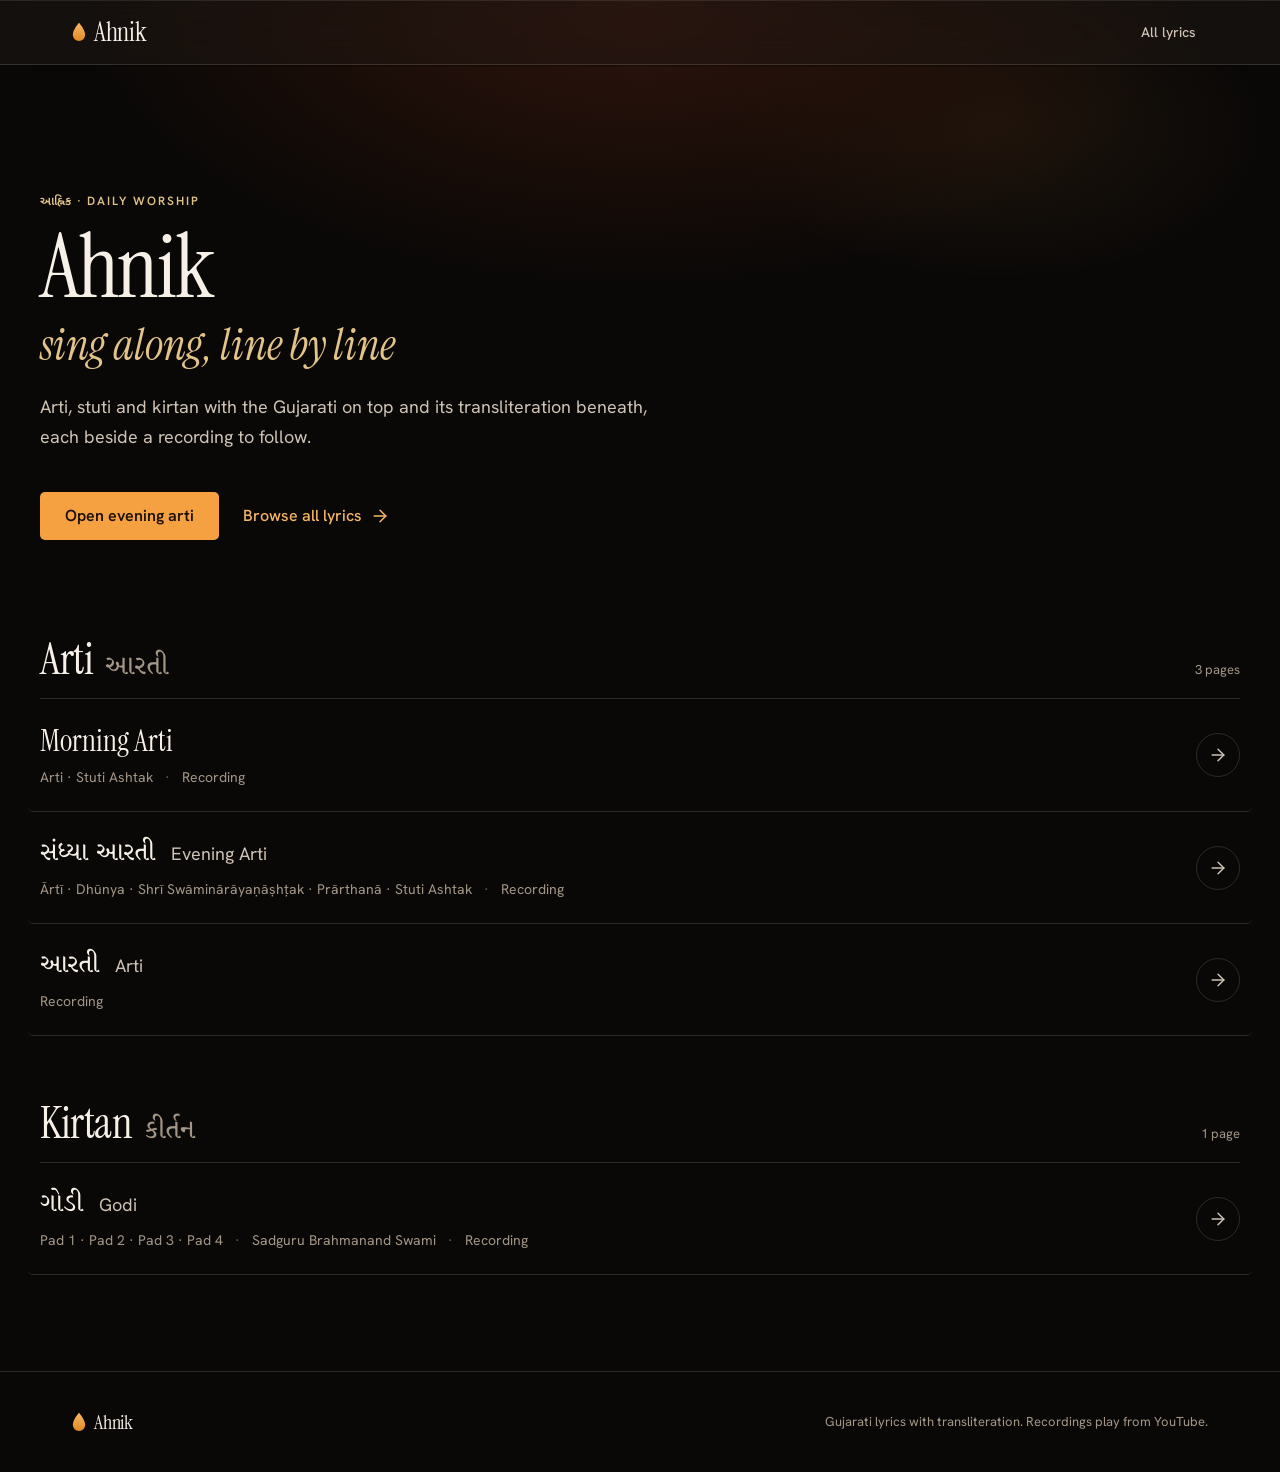
==== index.html @ 0e073373 "Add Ahnik lyrics site Static site for Morning Arti, Evening Arti, Arti and Godi with Gujarati lines " ====
<!doctype html>
<html lang="en">
  <head>
    <meta charset="utf-8" />
    <meta name="viewport" content="width=device-width, initial-scale=1, viewport-fit=cover" />
    <title>Ahnik · Arti and kirtan lyrics</title>
    <meta name="description" content="Arti, stuti and kirtan lyrics with Gujarati on top and transliteration beneath, each with a recording to sing along with." />
    <meta name="theme-color" content="#0a0807" />
    <link rel="icon" href="favicon.svg" type="image/svg+xml" />

    <link rel="preconnect" href="https://fonts.googleapis.com" />
    <link rel="preconnect" href="https://fonts.gstatic.com" crossorigin />
    <link
      rel="stylesheet"
      href="https://fonts.googleapis.com/css2?family=Hanken+Grotesk:ital,wght@0,400;0,500;0,600;0,700;1,400&family=Instrument+Serif:ital@0;1&family=Noto+Sans+Gujarati:wght@400;500;600&family=Noto+Serif+Gujarati:wght@400;500&display=swap"
    />
    <link rel="stylesheet" href="assets/css/styles.css" />
  </head>
  <body>
    <a class="skip-link" href="#main" onclick="var m = document.getElementById('main'); if (m) { m.focus(); } return false;">Skip to content</a>
    <div id="app"></div>
    <noscript>
      <p style="padding:24px;color:#cfc3b5">Ahnik needs JavaScript to show the lyrics.</p>
    </noscript>
    <script src="assets/js/data.js"></script>
    <script src="assets/js/app.js"></script>
  </body>
</html>
---- assets/css/styles.css ----
/* Ahnik — built on the warm-black, saffron-lit design system (night theme). */

:root {
  /* Grounds */
  --bg-000: #0a0807;
  --bg-100: #110e0c;
  --bg-200: #191512;
  --bg-300: #221d19;
  --bg-400: #2c2620;

  /* Glass */
  --glass-100: rgba(30, 25, 21, 0.55);
  --glass-200: rgba(36, 30, 25, 0.68);
  --glass-300: rgba(26, 22, 19, 0.86);
  --glass-edge: rgba(255, 236, 214, 0.10);

  /* Lines */
  --line-100: rgba(255, 236, 214, 0.08);
  --line-200: rgba(255, 236, 214, 0.14);
  --line-control: #7a6f64;

  /* Ink */
  --ink-100: #f7f0e7;
  --ink-200: #cfc3b5;
  --ink-300: #a39687;
  --ink-400: #6f655c;

  /* Accent */
  --saffron-300: #f8b868;
  --saffron-400: #f5a142;
  --saffron-500: #e08a24;
  --on-saffron: #1c1006;
  --gold-300: #e2c48a;
  --ember-500: #b6402c;
  --ember-900: #2a1209;

  --focus-ring: #ffdcae;
  --scrim: rgba(5, 4, 3, 0.72);

  /* Type */
  --font-display: "Instrument Serif", "Noto Serif Gujarati", "Iowan Old Style", Georgia, serif;
  /* The system's UI face is Product Sans; it is not licensed for redistribution, so the site
     uses the system's named fallback, Hanken Grotesk, which also covers transliteration marks (ṇ ṣ ḍ ṛ). */
  --font-sans: "Hanken Grotesk", "Segoe UI", system-ui, sans-serif;
  --font-gu: "Noto Sans Gujarati", "Gujarati Sangam MN", "Shruti", sans-serif;
  --font-gu-display: "Noto Serif Gujarati", "Noto Sans Gujarati", serif;

  /* Spacing */
  --space-1: 4px;
  --space-2: 8px;
  --space-3: 12px;
  --space-4: 16px;
  --space-5: 20px;
  --space-6: 24px;
  --space-8: 32px;
  --space-10: 40px;
  --space-12: 48px;
  --space-16: 64px;
  --space-24: 96px;
  --space-32: 128px;

  /* Radius */
  --radius-xs: 3px;
  --radius-sm: 5px;
  --radius-md: 8px;
  --radius-lg: 12px;
  --radius-full: 9999px;

  /* Shadow */
  --shadow-glass: inset 0 1px 0 0 rgba(255, 236, 214, 0.10), 0 1px 2px 0 rgba(0, 0, 0, 0.40);
  --shadow-raised: inset 0 1px 0 0 rgba(255, 236, 214, 0.10), 0 12px 32px -8px rgba(0, 0, 0, 0.60);

  /* Blur */
  --blur-md: 16px;
  --blur-lg: 24px;

  /* Motion */
  --duration-fast: 160ms;
  --duration-base: 240ms;
  --duration-slow: 420ms;
  --duration-editorial: 720ms;
  --ease-out: cubic-bezier(0.22, 1, 0.36, 1);
  --ease-standard: cubic-bezier(0.4, 0, 0.2, 1);

  /* Size */
  --touch-min: 44px;
  --control-sm: 36px;
  --nav-top: 64px;
  --content-max: 1200px;
  --prose-max: 64ch;

  /* Lyrics scale, set by the text-size control */
  --lyric-scale: 1;

  color-scheme: dark;
}

*,
*::before,
*::after {
  box-sizing: border-box;
}

html {
  -webkit-text-size-adjust: 100%;
  text-size-adjust: 100%;
  scroll-behavior: smooth;
}

body {
  margin: 0;
  min-height: 100vh;
  background: var(--bg-000);
  color: var(--ink-200);
  font-family: var(--font-sans);
  font-size: 16px;
  line-height: 24px;
  -webkit-font-smoothing: antialiased;
  -moz-osx-font-smoothing: grayscale;
  overflow-x: hidden;
}

img,
iframe {
  display: block;
  max-width: 100%;
}

a {
  color: var(--saffron-300);
  text-decoration: none;
}

a:hover {
  text-decoration: underline;
  text-underline-offset: 3px;
}

button {
  font: inherit;
  color: inherit;
}

:focus-visible {
  outline: 2px solid var(--focus-ring);
  outline-offset: 2px;
}

[lang="gu"] {
  font-family: var(--font-gu);
}

.visually-hidden {
  position: absolute !important;
  width: 1px;
  height: 1px;
  padding: 0;
  margin: -1px;
  overflow: hidden;
  clip: rect(0, 0, 0, 0);
  white-space: nowrap;
  border: 0;
}

.skip-link {
  position: absolute;
  left: var(--space-4);
  top: -100px;
  z-index: 1000;
  padding: var(--space-2) var(--space-4);
  background: var(--bg-200);
  color: var(--ink-100);
  border: 1px solid var(--line-200);
  border-radius: var(--radius-sm);
}

.skip-link:focus {
  top: var(--space-2);
}

.icon {
  width: 20px;
  height: 20px;
  flex: none;
  stroke: currentColor;
  stroke-width: 1.75;
  stroke-linecap: round;
  stroke-linejoin: round;
  fill: none;
}

.overline {
  margin: 0;
  font-size: 12px;
  line-height: 16px;
  font-weight: 600;
  letter-spacing: 0.16em;
  text-transform: uppercase;
  color: var(--gold-300);
}

.overline [lang="gu"] {
  letter-spacing: 0.02em;
}

.container {
  width: 100%;
  max-width: var(--content-max);
  margin: 0 auto;
  padding: 0 var(--space-4);
}

@media (min-width: 768px) {
  .container {
    padding: 0 var(--space-6);
  }
}

@media (min-width: 1024px) {
  .container {
    padding: 0 var(--space-8);
  }
}

/* ---------- Aura (gives glass something to sit on) ---------- */

.aura {
  position: absolute;
  inset: 0 0 auto 0;
  height: 720px;
  pointer-events: none;
  background:
    radial-gradient(60% 55% at 50% 0%, rgba(182, 64, 44, 0.22) 0%, rgba(42, 18, 9, 0.55) 38%, transparent 72%),
    radial-gradient(30% 30% at 78% 18%, rgba(245, 161, 66, 0.08) 0%, transparent 70%);
  z-index: 0;
}

.aura--soft {
  height: 520px;
  opacity: 0.7;
}

/* ---------- Top navigation (glass-100) ---------- */

.topnav {
  position: sticky;
  top: 0;
  z-index: 20;
  background: var(--glass-100);
  -webkit-backdrop-filter: blur(var(--blur-md)) saturate(140%);
  backdrop-filter: blur(var(--blur-md)) saturate(140%);
  border-bottom: 1px solid var(--line-200);
  box-shadow: var(--shadow-glass);
  padding-top: env(safe-area-inset-top);
}

.topnav__row {
  display: flex;
  align-items: center;
  gap: var(--space-3);
  min-height: var(--nav-top);
}

.wordmark {
  display: inline-flex;
  align-items: center;
  gap: var(--space-2);
  color: var(--ink-100);
  font-family: var(--font-display);
  font-size: 26px;
  line-height: 1;
  letter-spacing: -0.01em;
}

.wordmark:hover {
  text-decoration: none;
}

.wordmark__flame {
  width: 14px;
  height: 20px;
  flex: none;
}

.topnav__back {
  display: inline-flex;
  align-items: center;
  gap: var(--space-2);
  min-height: var(--touch-min);
  padding: 0 var(--space-3) 0 var(--space-2);
  margin-left: calc(var(--space-2) * -1);
  border-radius: var(--radius-sm);
  color: var(--ink-200);
  font-size: 14px;
  font-weight: 500;
}

.topnav__back:hover {
  background: var(--bg-300);
  color: var(--ink-100);
  text-decoration: none;
}

.topnav__title {
  flex: 1;
  min-width: 0;
  overflow: hidden;
  text-overflow: ellipsis;
  white-space: nowrap;
  color: var(--ink-100);
  font-weight: 600;
  font-size: 15px;
  opacity: 0;
  transform: translateY(4px);
  transition: opacity var(--duration-base) var(--ease-out), transform var(--duration-base) var(--ease-out);
}

.topnav__title.is-visible {
  opacity: 1;
  transform: none;
}

.topnav__spacer {
  flex: 1;
}

/* Section tabs inside the nav */
.tabs {
  display: flex;
  gap: var(--space-1);
  padding: 0 0 var(--space-3);
  margin: 0 calc(var(--space-4) * -1);
  padding-left: var(--space-4);
  padding-right: var(--space-4);
  overflow-x: auto;
  scrollbar-width: none;
  scroll-snap-type: x proximity;
}

.tabs::-webkit-scrollbar {
  display: none;
}

@media (min-width: 768px) {
  .tabs {
    margin: 0;
    padding-left: 0;
    padding-right: 0;
  }
}

.tab {
  flex: none;
  display: inline-flex;
  align-items: baseline;
  gap: var(--space-2);
  min-height: var(--control-sm);
  padding: var(--space-2) var(--space-4);
  border: 1px solid var(--line-100);
  border-radius: var(--radius-full);
  background: transparent;
  color: var(--ink-300);
  font-size: 14px;
  line-height: 20px;
  font-weight: 500;
  white-space: nowrap;
  cursor: pointer;
  scroll-snap-align: start;
  transition: background-color var(--duration-fast) var(--ease-standard), color var(--duration-fast) var(--ease-standard), border-color var(--duration-fast) var(--ease-standard);
}

.tab [lang="gu"] {
  font-size: 15px;
}

.tab__en {
  font-size: 12px;
  color: var(--ink-400);
  transition: color var(--duration-fast) var(--ease-standard);
}

.tab:hover {
  background: var(--bg-300);
  color: var(--ink-100);
}

.tab[aria-current="true"] {
  background: var(--bg-400);
  border-color: var(--line-200);
  color: var(--ink-100);
}

.tab[aria-current="true"] .tab__en {
  color: var(--gold-300);
}

/* ---------- Text size control ---------- */

.textsize {
  display: inline-flex;
  align-items: center;
  border: 1px solid var(--line-200);
  border-radius: var(--radius-sm);
  background: rgba(10, 8, 7, 0.35);
  flex: none;
}

.textsize__btn {
  display: inline-flex;
  align-items: center;
  justify-content: center;
  width: var(--touch-min);
  height: var(--control-sm);
  min-height: var(--control-sm);
  border: 0;
  background: transparent;
  color: var(--ink-100);
  cursor: pointer;
  font-family: var(--font-display);
  line-height: 1;
  border-radius: var(--radius-sm);
  transition: background-color var(--duration-fast) var(--ease-standard);
}

.textsize__btn--down {
  font-size: 16px;
}

.textsize__btn--up {
  font-size: 22px;
}

.textsize__btn:hover:not(:disabled) {
  background: var(--bg-300);
}

.textsize__btn:active:not(:disabled) {
  background: var(--bg-400);
  transform: scale(0.98);
}

.textsize__btn:disabled {
  color: var(--ink-400);
  cursor: not-allowed;
}

.textsize__value {
  min-width: 46px;
  text-align: center;
  font-size: 13px;
  line-height: 18px;
  color: var(--ink-300);
  font-variant-numeric: tabular-nums;
  border-left: 1px solid var(--line-100);
  border-right: 1px solid var(--line-100);
  padding: var(--space-2) 0;
}

/* ---------- Home ---------- */

.page {
  position: relative;
}

.page > main,
.page > .footer {
  position: relative;
  z-index: 1;
}

.hero {
  padding: var(--space-16) 0 var(--space-16);
}

@media (min-width: 768px) {
  .hero {
    padding: var(--space-24) 0 var(--space-24);
  }
}

@media (min-width: 1024px) {
  .hero {
    padding: var(--space-32) 0 var(--space-24);
  }
}

.hero__title {
  margin: var(--space-4) 0 0;
  font-family: var(--font-display);
  font-weight: 400;
  font-size: 52px;
  line-height: 0.95;
  letter-spacing: -0.02em;
  color: var(--ink-100);
}

.hero__title em {
  display: block;
  margin-top: var(--space-3);
  font-style: italic;
  font-size: 0.5em;
  line-height: 1.05;
  letter-spacing: 0;
  color: var(--gold-300);
}

@media (min-width: 640px) {
  .hero__title {
    font-size: 88px;
  }
}

.hero__lede {
  max-width: var(--prose-max);
  margin: var(--space-6) 0 0;
  font-size: 18px;
  line-height: 30px;
  color: var(--ink-200);
}

.hero__actions {
  display: flex;
  flex-wrap: wrap;
  align-items: center;
  gap: var(--space-3) var(--space-6);
  margin-top: var(--space-10);
}

.btn {
  display: inline-flex;
  align-items: center;
  justify-content: center;
  gap: var(--space-2);
  min-height: 48px;
  padding: 0 var(--space-6);
  border-radius: var(--radius-sm);
  border: 1px solid transparent;
  font-size: 16px;
  line-height: 24px;
  font-weight: 600;
  cursor: pointer;
  transition: background-color var(--duration-fast) var(--ease-standard), transform var(--duration-fast) var(--ease-standard);
}

.btn:hover {
  text-decoration: none;
}

.btn:active {
  transform: scale(0.98);
}

.btn--primary {
  background: var(--saffron-400);
  color: var(--on-saffron);
}

.btn--primary:hover {
  background: var(--saffron-300);
}

.btn--primary:active {
  background: var(--saffron-500);
}

.textlink {
  display: inline-flex;
  align-items: center;
  gap: var(--space-2);
  min-height: var(--touch-min);
  color: var(--saffron-300);
  font-weight: 500;
}

/* Library list: editorial rows, not cards */

.library {
  padding: 0 0 var(--space-24);
}

.library__group + .library__group {
  margin-top: var(--space-16);
}

.library__head {
  display: flex;
  align-items: baseline;
  justify-content: space-between;
  gap: var(--space-4);
  padding-bottom: var(--space-4);
  border-bottom: 1px solid var(--line-200);
}

.library__heading {
  margin: 0;
  display: flex;
  align-items: baseline;
  gap: var(--space-3);
  font-family: var(--font-display);
  font-weight: 400;
  font-size: 36px;
  line-height: 1.05;
  letter-spacing: -0.01em;
  color: var(--ink-100);
}

.library__heading [lang="gu"] {
  font-family: var(--font-gu-display);
  font-size: 0.62em;
  color: var(--ink-300);
  letter-spacing: 0;
}

@media (min-width: 640px) {
  .library__heading {
    font-size: 44px;
  }
}

.library__count {
  font-size: 13px;
  line-height: 18px;
  color: var(--ink-300);
  font-variant-numeric: tabular-nums;
}

.library__list {
  list-style: none;
  margin: 0;
  padding: 0;
}

.row {
  display: grid;
  grid-template-columns: 1fr auto;
  align-items: center;
  gap: var(--space-4);
  padding: var(--space-6) var(--space-3);
  margin: 0 calc(var(--space-3) * -1);
  border-bottom: 1px solid var(--line-200);
  border-radius: var(--radius-sm);
  color: inherit;
  transition: background-color var(--duration-fast) var(--ease-standard);
}

.row:hover {
  background: var(--bg-100);
  text-decoration: none;
}

.row__titles {
  display: flex;
  flex-wrap: wrap;
  align-items: baseline;
  gap: var(--space-1) var(--space-4);
}

.row__gu {
  font-family: var(--font-gu-display);
  font-size: 26px;
  line-height: 1.35;
  color: var(--ink-100);
}

.row__en {
  font-size: 18px;
  line-height: 26px;
  color: var(--ink-200);
}

.row__en--lead {
  font-family: var(--font-display);
  font-size: 30px;
  line-height: 1.2;
  color: var(--ink-100);
}

.row__meta {
  margin-top: var(--space-2);
  display: flex;
  flex-wrap: wrap;
  gap: var(--space-1) var(--space-3);
  font-size: 14px;
  line-height: 20px;
  color: var(--ink-300);
}

.row__meta span + span::before {
  content: "·";
  margin-right: var(--space-3);
  color: var(--ink-400);
}

.row__arrow {
  display: inline-flex;
  align-items: center;
  justify-content: center;
  width: var(--touch-min);
  height: var(--touch-min);
  border-radius: var(--radius-full);
  border: 1px solid var(--line-200);
  color: var(--ink-200);
  transition: transform var(--duration-base) var(--ease-out), color var(--duration-fast) var(--ease-standard), border-color var(--duration-fast) var(--ease-standard);
}

.row:hover .row__arrow {
  color: var(--saffron-300);
  border-color: var(--line-control);
  transform: translateX(3px);
}

/* ---------- Lyrics page ---------- */

.item-head {
  padding: var(--space-12) 0 var(--space-8);
}

@media (min-width: 1024px) {
  .item-head {
    padding: var(--space-16) 0 var(--space-10);
  }
}

.item-head__title {
  margin: var(--space-3) 0 0;
  font-weight: 400;
  color: var(--ink-100);
}

.item-head__gu {
  display: block;
  font-family: var(--font-gu-display);
  font-size: 40px;
  line-height: 1.3;
}

.item-head__en {
  display: block;
  margin-top: var(--space-1);
  font-family: var(--font-display);
  font-size: 36px;
  line-height: 1.05;
  letter-spacing: -0.01em;
}

.item-head__gu + .item-head__en {
  font-size: 26px;
  color: var(--ink-200);
}

@media (min-width: 640px) {
  .item-head__gu {
    font-size: 52px;
  }

  .item-head__en {
    font-size: 44px;
  }

  .item-head__gu + .item-head__en {
    font-size: 30px;
  }
}

.item-head__meta {
  margin: var(--space-4) 0 0;
  display: flex;
  flex-wrap: wrap;
  gap: var(--space-1) var(--space-3);
  font-size: 14px;
  line-height: 20px;
  color: var(--ink-300);
}

.item-head__meta > span + span::before {
  content: "·";
  margin-right: var(--space-3);
  color: var(--ink-400);
}

.item-layout {
  display: grid;
  grid-template-columns: minmax(0, 1fr);
  gap: var(--space-10);
  padding-bottom: var(--space-24);
}

@media (min-width: 1024px) {
  .item-layout {
    grid-template-columns: minmax(0, 7fr) minmax(0, 5fr);
    gap: var(--space-12);
    align-items: start;
  }

  .item-layout__media {
    order: 2;
    position: sticky;
    top: calc(var(--nav-top) + var(--tabs-h, 0px) + var(--space-6));
  }

  .item-layout__lyrics {
    order: 1;
  }
}

/* Video: the pass-like hero object (glass-200, radius-lg) */
.video {
  margin: 0;
  padding: var(--space-2);
  background: var(--glass-200);
  -webkit-backdrop-filter: blur(var(--blur-lg)) saturate(140%);
  backdrop-filter: blur(var(--blur-lg)) saturate(140%);
  border: 1px solid var(--line-200);
  border-radius: var(--radius-lg);
  box-shadow: var(--shadow-raised);
}

.video__frame {
  position: relative;
  aspect-ratio: 16 / 9;
  border-radius: var(--radius-md);
  overflow: hidden;
  background: var(--bg-200);
}

.video__frame iframe {
  position: absolute;
  inset: 0;
  width: 100%;
  height: 100%;
  border: 0;
}

.video__caption {
  display: flex;
  align-items: center;
  justify-content: space-between;
  gap: var(--space-3);
  padding: var(--space-3) var(--space-2) var(--space-1);
  font-size: 13px;
  line-height: 18px;
  color: var(--ink-300);
}

.video__caption a {
  display: inline-flex;
  align-items: center;
  gap: var(--space-1);
  min-height: var(--touch-min);
  margin: calc(var(--space-3) * -1) 0;
  font-size: 14px;
  font-weight: 500;
}

.video__caption .icon {
  width: 16px;
  height: 16px;
}

/* Sections */

.lyrics-section {
  scroll-margin-top: calc(var(--nav-top) + var(--tabs-h, 0px) + var(--space-4));
}

.lyrics-section + .lyrics-section {
  margin-top: var(--space-16);
  padding-top: var(--space-12);
  border-top: 1px solid var(--line-200);
}

.lyrics-section__head {
  margin-bottom: var(--space-8);
}

.lyrics-section__title {
  margin: var(--space-2) 0 0;
  display: flex;
  flex-wrap: wrap;
  align-items: baseline;
  gap: var(--space-1) var(--space-4);
  font-weight: 400;
}

.lyrics-section__title [lang="gu"] {
  font-family: var(--font-gu-display);
  font-size: 32px;
  line-height: 1.35;
  color: var(--ink-100);
}

.lyrics-section__title .en {
  font-family: var(--font-display);
  font-size: 26px;
  line-height: 1.1;
  color: var(--ink-300);
}

/* Verses */

.verse {
  display: grid;
  grid-template-columns: 32px minmax(0, 1fr);
  column-gap: var(--space-3);
}

@media (min-width: 640px) {
  .verse {
    grid-template-columns: 40px minmax(0, 1fr);
    column-gap: var(--space-4);
  }
}

.verse + .verse {
  margin-top: calc(var(--space-8) * var(--lyric-scale));
}

.verse__num {
  padding-top: calc(7px * var(--lyric-scale));
  font-size: 14px;
  line-height: 20px;
  font-weight: 600;
  color: var(--gold-300);
  font-variant-numeric: tabular-nums;
  text-align: right;
}

.verse__body {
  min-width: 0;
}

.verse__label {
  display: flex;
  align-items: baseline;
  gap: var(--space-2);
  margin-bottom: var(--space-2);
}

.verse__label .en {
  color: var(--ink-300);
}

.verse--refrain .verse__body {
  padding-left: var(--space-4);
  border-left: 2px solid var(--gold-300);
}

.verse__heading {
  margin: 0 0 var(--space-3);
}

.verse__heading-gu {
  display: block;
  font-family: var(--font-gu);
  font-weight: 600;
  font-size: calc(18px * var(--lyric-scale));
  line-height: 1.5;
  color: var(--gold-300);
}

.verse__heading-en {
  display: block;
  font-size: 13px;
  line-height: 18px;
  letter-spacing: 0.08em;
  text-transform: uppercase;
  color: var(--ink-300);
}

.line + .line {
  margin-top: calc(var(--space-4) * var(--lyric-scale));
}

.line__gu {
  margin: 0;
  font-family: var(--font-gu);
  font-size: calc(22px * var(--lyric-scale));
  line-height: 1.6;
  font-weight: 400;
  color: var(--ink-100);
  overflow-wrap: anywhere;
}

.line__tr {
  margin: var(--space-1) 0 0;
  font-family: var(--font-sans);
  font-size: calc(16px * var(--lyric-scale));
  line-height: 1.5;
  color: var(--ink-300);
  white-space: pre-line;
  overflow-wrap: anywhere;
}

.line__gu sup {
  margin-left: 1px;
  font-size: 0.6em;
  color: var(--gold-300);
}

.notes {
  margin: var(--space-6) 0 0 calc(32px + var(--space-3));
  padding-top: var(--space-3);
  border-top: 1px solid var(--line-100);
  font-size: 14px;
  line-height: 20px;
  color: var(--ink-300);
}

@media (min-width: 640px) {
  .notes {
    margin-left: calc(40px + var(--space-4));
  }
}

.notes p {
  margin: 0;
}

/* ---------- Footer ---------- */

.footer {
  border-top: 1px solid var(--line-200);
  padding: var(--space-10) 0 calc(var(--space-10) + env(safe-area-inset-bottom));
  font-size: 13px;
  line-height: 18px;
  color: var(--ink-300);
}

.footer__inner {
  display: flex;
  flex-wrap: wrap;
  align-items: center;
  justify-content: space-between;
  gap: var(--space-3);
}

/* ---------- Entrance motion (editorial, once) ---------- */

.reveal {
  animation: reveal var(--duration-editorial) var(--ease-out) both;
  animation-delay: calc(var(--i, 0) * 40ms);
}

@keyframes reveal {
  from {
    opacity: 0;
    transform: translateY(12px);
  }
  to {
    opacity: 1;
    transform: none;
  }
}

/* ---------- Fallbacks ---------- */

@supports not ((backdrop-filter: blur(1px)) or (-webkit-backdrop-filter: blur(1px))) {
  .topnav,
  .video {
    background: var(--bg-200);
  }
}

@media (prefers-reduced-transparency: reduce) {
  .topnav,
  .video {
    background: var(--bg-200);
    -webkit-backdrop-filter: none;
    backdrop-filter: none;
  }
}

@media (prefers-reduced-motion: reduce) {
  html {
    scroll-behavior: auto;
  }

  .reveal {
    animation: fade var(--duration-fast) linear both;
    animation-delay: 0ms;
  }

  .row:hover .row__arrow {
    transform: none;
  }

  .topnav__title {
    transform: none;
  }

  @keyframes fade {
    from {
      opacity: 0;
    }
    to {
      opacity: 1;
    }
  }
}
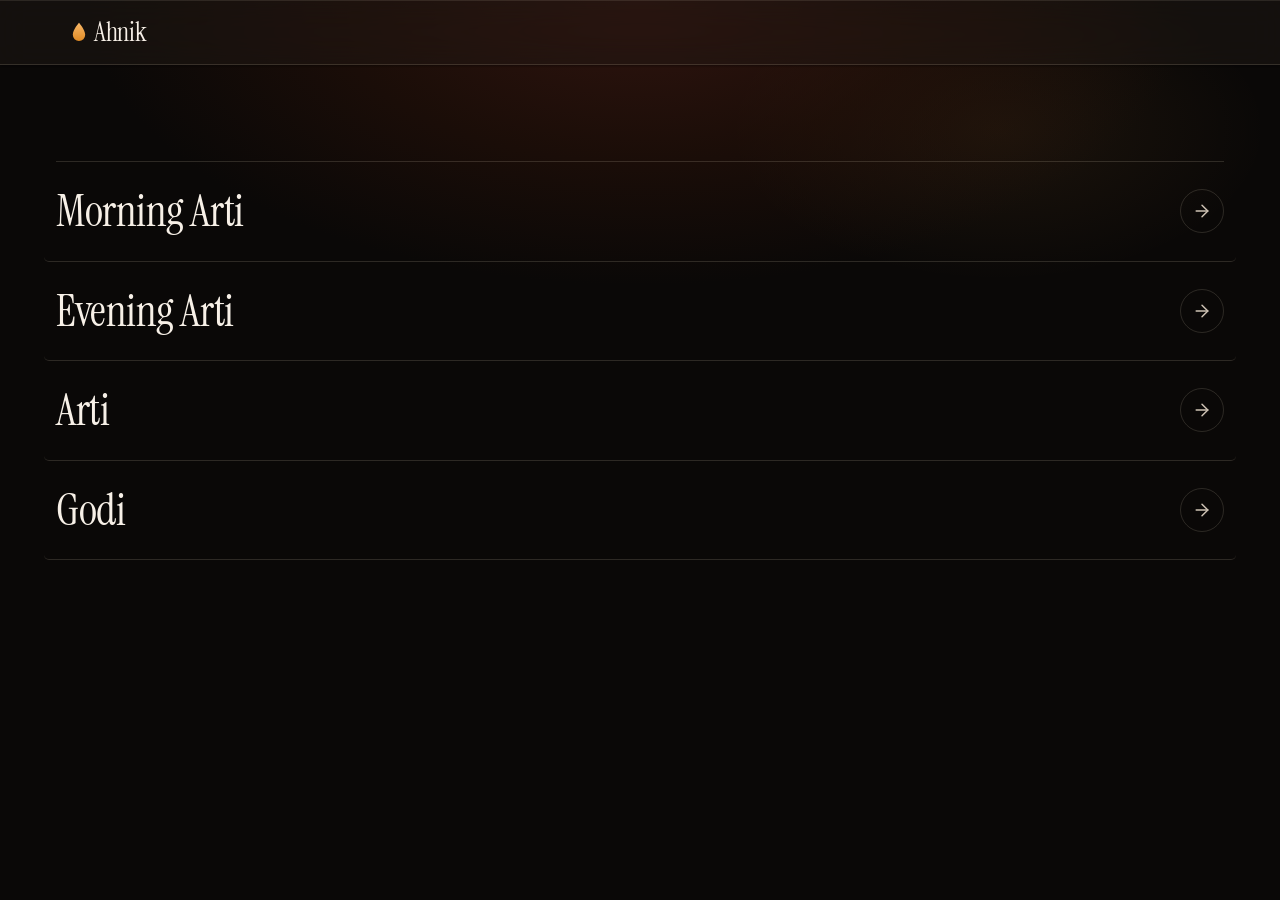
==== commit 5fcf42d2: "Simplify pages and switch to SF Pro Strip the hero, category headings, row and page metadata, footer" ====
--- a/index.html
+++ b/index.html
@@ -3,8 +3,8 @@
   <head>
     <meta charset="utf-8" />
     <meta name="viewport" content="width=device-width, initial-scale=1, viewport-fit=cover" />
-    <title>Ahnik · Arti and kirtan lyrics</title>
-    <meta name="description" content="Arti, stuti and kirtan lyrics with Gujarati on top and transliteration beneath, each with a recording to sing along with." />
+    <title>Ahnik</title>
+    <meta name="description" content="Arti and kirtan lyrics in Gujarati with transliteration." />
     <meta name="theme-color" content="#0a0807" />
     <link rel="icon" href="favicon.svg" type="image/svg+xml" />
 
@@ -12,7 +12,7 @@
     <link rel="preconnect" href="https://fonts.gstatic.com" crossorigin />
     <link
       rel="stylesheet"
-      href="https://fonts.googleapis.com/css2?family=Hanken+Grotesk:ital,wght@0,400;0,500;0,600;0,700;1,400&family=Instrument+Serif:ital@0;1&family=Noto+Sans+Gujarati:wght@400;500;600&family=Noto+Serif+Gujarati:wght@400;500&display=swap"
+      href="https://fonts.googleapis.com/css2?family=Instrument+Serif&family=Noto+Sans+Gujarati:wght@400;500;600&display=swap"
     />
     <link rel="stylesheet" href="assets/css/styles.css" />
   </head>
--- a/assets/css/styles.css
+++ b/assets/css/styles.css
@@ -1,4 +1,13 @@
 /* Ahnik — built on the warm-black, saffron-lit design system (night theme). */
+
+/* SF Pro, variable (weight 1–1000); covers the transliteration marks ā ī ū ṇ ṣ ṭ ḍ ṛ ḷ. */
+@font-face {
+  font-family: "SF Pro";
+  src: url("../fonts/SF-Pro.ttf") format("truetype");
+  font-weight: 1 1000;
+  font-style: normal;
+  font-display: swap;
+}
 
 :root {
   /* Grounds */
@@ -38,12 +47,9 @@
   --scrim: rgba(5, 4, 3, 0.72);
 
   /* Type */
-  --font-display: "Instrument Serif", "Noto Serif Gujarati", "Iowan Old Style", Georgia, serif;
-  /* The system's UI face is Product Sans; it is not licensed for redistribution, so the site
-     uses the system's named fallback, Hanken Grotesk, which also covers transliteration marks (ṇ ṣ ḍ ṛ). */
-  --font-sans: "Hanken Grotesk", "Segoe UI", system-ui, sans-serif;
+  --font-display: "Instrument Serif", "Iowan Old Style", Georgia, serif;
+  --font-sans: "SF Pro", -apple-system, BlinkMacSystemFont, "Segoe UI", system-ui, sans-serif;
   --font-gu: "Noto Sans Gujarati", "Gujarati Sangam MN", "Shruti", sans-serif;
-  --font-gu-display: "Noto Serif Gujarati", "Noto Sans Gujarati", serif;
 
   /* Spacing */
   --space-1: 4px;
@@ -144,6 +150,11 @@
 :focus-visible {
   outline: 2px solid var(--focus-ring);
   outline-offset: 2px;
+}
+
+/* Headings and main receive focus only programmatically (on page change); no ring there. */
+[tabindex="-1"]:focus {
+  outline: none;
 }
 
 [lang="gu"] {
@@ -369,16 +380,6 @@
   transition: background-color var(--duration-fast) var(--ease-standard), color var(--duration-fast) var(--ease-standard), border-color var(--duration-fast) var(--ease-standard);
 }
 
-.tab [lang="gu"] {
-  font-size: 15px;
-}
-
-.tab__en {
-  font-size: 12px;
-  color: var(--ink-400);
-  transition: color var(--duration-fast) var(--ease-standard);
-}
-
 .tab:hover {
   background: var(--bg-300);
   color: var(--ink-100);
@@ -388,10 +389,6 @@
   background: var(--bg-400);
   border-color: var(--line-200);
   color: var(--ink-100);
-}
-
-.tab[aria-current="true"] .tab__en {
-  color: var(--gold-300);
 }
 
 /* ---------- Text size control ---------- */
@@ -462,172 +459,26 @@
   position: relative;
 }
 
-.page > main,
-.page > .footer {
+.page > main {
   position: relative;
   z-index: 1;
 }
 
-.hero {
-  padding: var(--space-16) 0 var(--space-16);
+.library {
+  padding: var(--space-12) var(--space-4) var(--space-24);
 }
 
 @media (min-width: 768px) {
-  .hero {
-    padding: var(--space-24) 0 var(--space-24);
-  }
-}
-
-@media (min-width: 1024px) {
-  .hero {
-    padding: var(--space-32) 0 var(--space-24);
-  }
-}
-
-.hero__title {
-  margin: var(--space-4) 0 0;
-  font-family: var(--font-display);
-  font-weight: 400;
-  font-size: 52px;
-  line-height: 0.95;
-  letter-spacing: -0.02em;
-  color: var(--ink-100);
-}
-
-.hero__title em {
-  display: block;
-  margin-top: var(--space-3);
-  font-style: italic;
-  font-size: 0.5em;
-  line-height: 1.05;
-  letter-spacing: 0;
-  color: var(--gold-300);
-}
-
-@media (min-width: 640px) {
-  .hero__title {
-    font-size: 88px;
-  }
-}
-
-.hero__lede {
-  max-width: var(--prose-max);
-  margin: var(--space-6) 0 0;
-  font-size: 18px;
-  line-height: 30px;
-  color: var(--ink-200);
-}
-
-.hero__actions {
-  display: flex;
-  flex-wrap: wrap;
-  align-items: center;
-  gap: var(--space-3) var(--space-6);
-  margin-top: var(--space-10);
-}
-
-.btn {
-  display: inline-flex;
-  align-items: center;
-  justify-content: center;
-  gap: var(--space-2);
-  min-height: 48px;
-  padding: 0 var(--space-6);
-  border-radius: var(--radius-sm);
-  border: 1px solid transparent;
-  font-size: 16px;
-  line-height: 24px;
-  font-weight: 600;
-  cursor: pointer;
-  transition: background-color var(--duration-fast) var(--ease-standard), transform var(--duration-fast) var(--ease-standard);
-}
-
-.btn:hover {
-  text-decoration: none;
-}
-
-.btn:active {
-  transform: scale(0.98);
-}
-
-.btn--primary {
-  background: var(--saffron-400);
-  color: var(--on-saffron);
-}
-
-.btn--primary:hover {
-  background: var(--saffron-300);
-}
-
-.btn--primary:active {
-  background: var(--saffron-500);
-}
-
-.textlink {
-  display: inline-flex;
-  align-items: center;
-  gap: var(--space-2);
-  min-height: var(--touch-min);
-  color: var(--saffron-300);
-  font-weight: 500;
-}
-
-/* Library list: editorial rows, not cards */
-
-.library {
-  padding: 0 0 var(--space-24);
-}
-
-.library__group + .library__group {
-  margin-top: var(--space-16);
-}
-
-.library__head {
-  display: flex;
-  align-items: baseline;
-  justify-content: space-between;
-  gap: var(--space-4);
-  padding-bottom: var(--space-4);
-  border-bottom: 1px solid var(--line-200);
-}
-
-.library__heading {
-  margin: 0;
-  display: flex;
-  align-items: baseline;
-  gap: var(--space-3);
-  font-family: var(--font-display);
-  font-weight: 400;
-  font-size: 36px;
-  line-height: 1.05;
-  letter-spacing: -0.01em;
-  color: var(--ink-100);
-}
-
-.library__heading [lang="gu"] {
-  font-family: var(--font-gu-display);
-  font-size: 0.62em;
-  color: var(--ink-300);
-  letter-spacing: 0;
-}
-
-@media (min-width: 640px) {
-  .library__heading {
-    font-size: 44px;
-  }
-}
-
-.library__count {
-  font-size: 13px;
-  line-height: 18px;
-  color: var(--ink-300);
-  font-variant-numeric: tabular-nums;
+  .library {
+    padding-top: var(--space-24);
+  }
 }
 
 .library__list {
   list-style: none;
   margin: 0;
   padding: 0;
+  border-top: 1px solid var(--line-200);
 }
 
 .row {
@@ -648,47 +499,18 @@
   text-decoration: none;
 }
 
-.row__titles {
-  display: flex;
-  flex-wrap: wrap;
-  align-items: baseline;
-  gap: var(--space-1) var(--space-4);
-}
-
-.row__gu {
-  font-family: var(--font-gu-display);
-  font-size: 26px;
-  line-height: 1.35;
-  color: var(--ink-100);
-}
-
-.row__en {
-  font-size: 18px;
-  line-height: 26px;
-  color: var(--ink-200);
-}
-
-.row__en--lead {
+.row__title {
   font-family: var(--font-display);
-  font-size: 30px;
-  line-height: 1.2;
-  color: var(--ink-100);
-}
-
-.row__meta {
-  margin-top: var(--space-2);
-  display: flex;
-  flex-wrap: wrap;
-  gap: var(--space-1) var(--space-3);
-  font-size: 14px;
-  line-height: 20px;
-  color: var(--ink-300);
-}
-
-.row__meta span + span::before {
-  content: "·";
-  margin-right: var(--space-3);
-  color: var(--ink-400);
+  font-size: 32px;
+  line-height: 1.15;
+  letter-spacing: -0.01em;
+  color: var(--ink-100);
+}
+
+@media (min-width: 640px) {
+  .row__title {
+    font-size: 44px;
+  }
 }
 
 .row__arrow {
@@ -722,60 +544,20 @@
 }
 
 .item-head__title {
-  margin: var(--space-3) 0 0;
+  margin: 0;
+  font-family: var(--font-display);
   font-weight: 400;
-  color: var(--ink-100);
-}
-
-.item-head__gu {
-  display: block;
-  font-family: var(--font-gu-display);
-  font-size: 40px;
-  line-height: 1.3;
-}
-
-.item-head__en {
-  display: block;
-  margin-top: var(--space-1);
-  font-family: var(--font-display);
-  font-size: 36px;
+  font-size: 44px;
   line-height: 1.05;
   letter-spacing: -0.01em;
-}
-
-.item-head__gu + .item-head__en {
-  font-size: 26px;
-  color: var(--ink-200);
+  color: var(--ink-100);
 }
 
 @media (min-width: 640px) {
-  .item-head__gu {
-    font-size: 52px;
-  }
-
-  .item-head__en {
-    font-size: 44px;
-  }
-
-  .item-head__gu + .item-head__en {
-    font-size: 30px;
-  }
-}
-
-.item-head__meta {
-  margin: var(--space-4) 0 0;
-  display: flex;
-  flex-wrap: wrap;
-  gap: var(--space-1) var(--space-3);
-  font-size: 14px;
-  line-height: 20px;
-  color: var(--ink-300);
-}
-
-.item-head__meta > span + span::before {
-  content: "·";
-  margin-right: var(--space-3);
-  color: var(--ink-400);
+  .item-head__title {
+    font-size: 64px;
+    line-height: 1;
+  }
 }
 
 .item-layout {
@@ -834,7 +616,7 @@
 .video__caption {
   display: flex;
   align-items: center;
-  justify-content: space-between;
+  justify-content: flex-end;
   gap: var(--space-3);
   padding: var(--space-3) var(--space-2) var(--space-1);
   font-size: 13px;
@@ -874,26 +656,13 @@
 }
 
 .lyrics-section__title {
-  margin: var(--space-2) 0 0;
-  display: flex;
-  flex-wrap: wrap;
-  align-items: baseline;
-  gap: var(--space-1) var(--space-4);
+  margin: 0;
+  font-family: var(--font-display);
   font-weight: 400;
-}
-
-.lyrics-section__title [lang="gu"] {
-  font-family: var(--font-gu-display);
-  font-size: 32px;
-  line-height: 1.35;
-  color: var(--ink-100);
-}
-
-.lyrics-section__title .en {
-  font-family: var(--font-display);
-  font-size: 26px;
+  font-size: 36px;
   line-height: 1.1;
-  color: var(--ink-300);
+  letter-spacing: -0.01em;
+  color: var(--ink-100);
 }
 
 /* Verses */
@@ -929,17 +698,6 @@
   min-width: 0;
 }
 
-.verse__label {
-  display: flex;
-  align-items: baseline;
-  gap: var(--space-2);
-  margin-bottom: var(--space-2);
-}
-
-.verse__label .en {
-  color: var(--ink-300);
-}
-
 .verse--refrain .verse__body {
   padding-left: var(--space-4);
   border-left: 2px solid var(--gold-300);
@@ -1018,22 +776,6 @@
 
 /* ---------- Footer ---------- */
 
-.footer {
-  border-top: 1px solid var(--line-200);
-  padding: var(--space-10) 0 calc(var(--space-10) + env(safe-area-inset-bottom));
-  font-size: 13px;
-  line-height: 18px;
-  color: var(--ink-300);
-}
-
-.footer__inner {
-  display: flex;
-  flex-wrap: wrap;
-  align-items: center;
-  justify-content: space-between;
-  gap: var(--space-3);
-}
-
 /* ---------- Entrance motion (editorial, once) ---------- */
 
 .reveal {
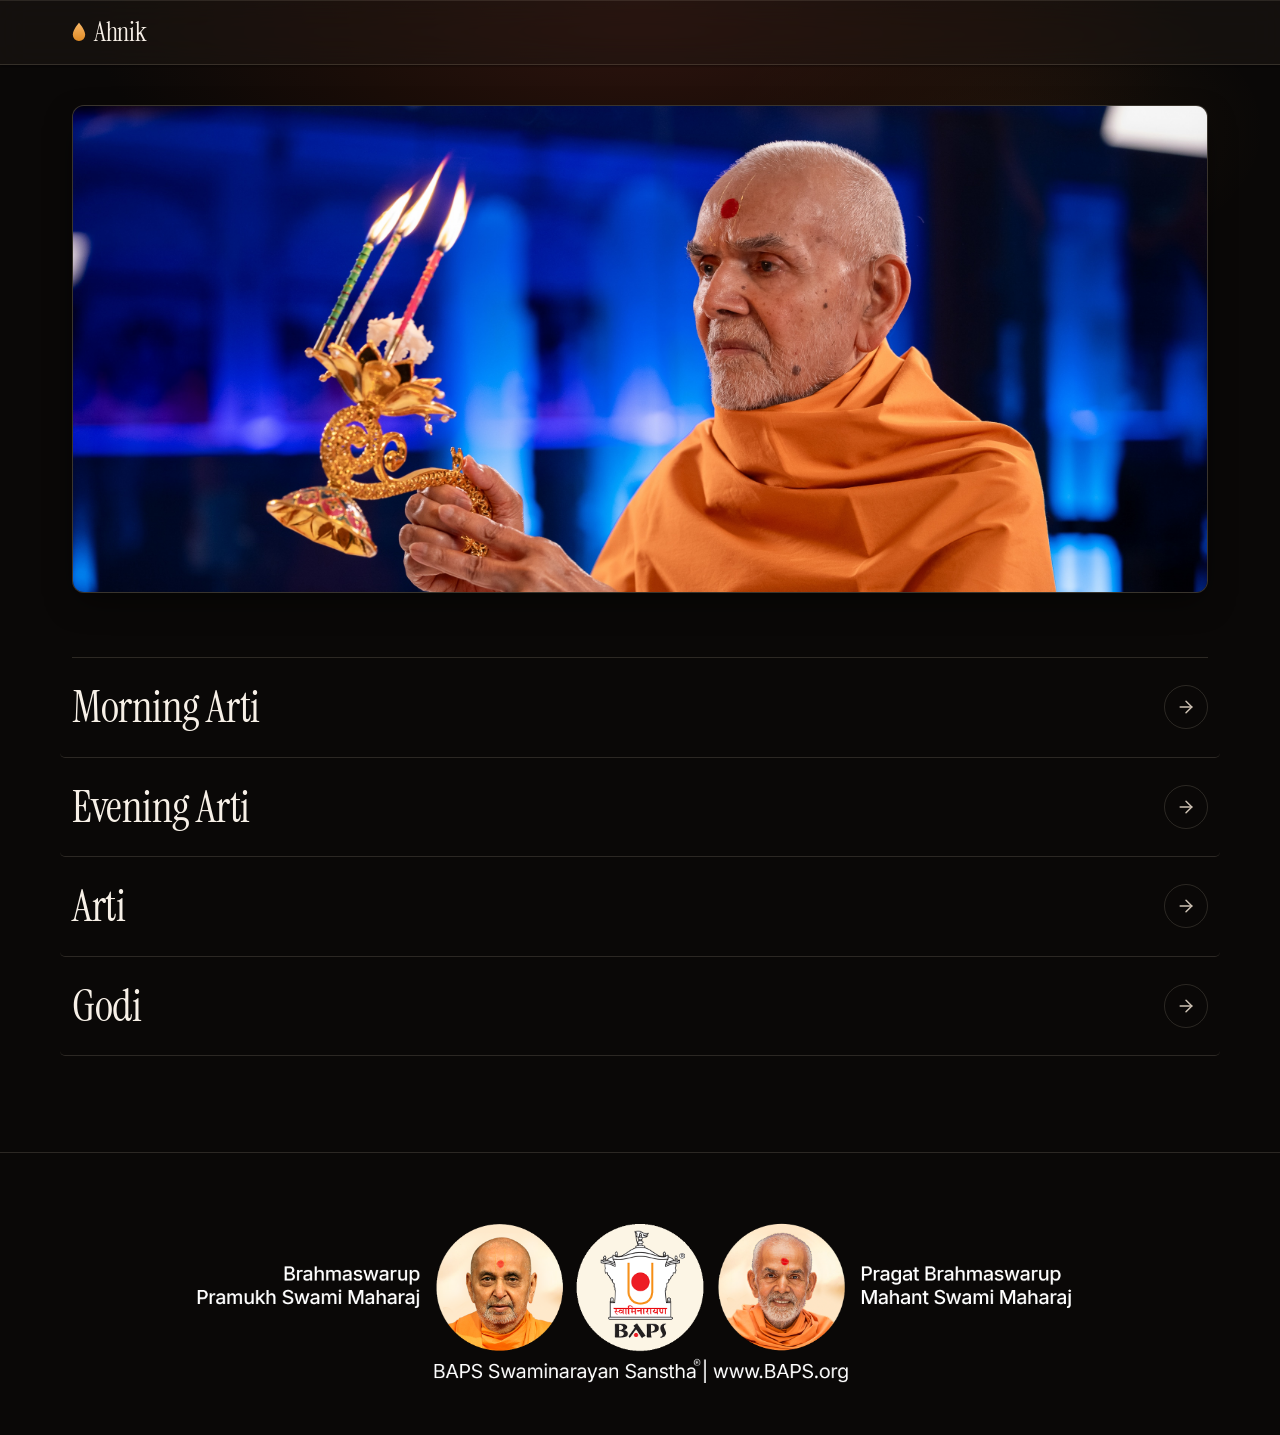
==== commit d3b7e65d: "Give each lyric its own clean URL Replace hash routing (#/arti) with a generated page per lyric (/ah" ====
--- a/index.html
+++ b/index.html
@@ -4,7 +4,17 @@
     <meta charset="utf-8" />
     <meta name="viewport" content="width=device-width, initial-scale=1, viewport-fit=cover" />
     <title>Ahnik</title>
-    <meta name="description" content="Arti and kirtan lyrics in Gujarati with transliteration." />
+    <meta name="description" content="Gujarati lyrics with transliteration, and video." />
+    <link rel="canonical" href="https://teejpaddle.github.io/ahnik/" />
+    <meta property="og:type" content="website" />
+    <meta property="og:site_name" content="Ahnik" />
+    <meta property="og:title" content="Ahnik" />
+    <meta property="og:description" content="Gujarati lyrics with transliteration, and video." />
+    <meta property="og:url" content="https://teejpaddle.github.io/ahnik/" />
+    <meta property="og:image" content="https://teejpaddle.github.io/ahnik/assets/og-image.jpg" />
+    <meta property="og:image:width" content="1200" />
+    <meta property="og:image:height" content="630" />
+    <meta name="twitter:card" content="summary_large_image" />
     <meta name="theme-color" content="#0a0807" />
     <link rel="icon" href="favicon.svg" type="image/svg+xml" />
 
--- a/assets/css/styles.css
+++ b/assets/css/styles.css
@@ -465,12 +465,41 @@
 }
 
 .library {
-  padding: var(--space-12) var(--space-4) var(--space-24);
+  padding-top: var(--space-6);
+  padding-bottom: var(--space-16);
 }
 
 @media (min-width: 768px) {
   .library {
-    padding-top: var(--space-24);
+    padding-top: var(--space-10);
+    padding-bottom: var(--space-24);
+  }
+}
+
+.hero-photo {
+  margin: 0 0 var(--space-12);
+  border: 1px solid var(--line-200);
+  border-radius: var(--radius-lg);
+  overflow: hidden;
+  background: var(--bg-200);
+  box-shadow: var(--shadow-raised);
+}
+
+.hero-photo img {
+  width: 100%;
+  height: auto;
+  aspect-ratio: 3000 / 1827;
+  object-fit: cover;
+  object-position: 50% 20%;
+}
+
+@media (min-width: 768px) {
+  .hero-photo {
+    margin-bottom: var(--space-16);
+  }
+
+  .hero-photo img {
+    aspect-ratio: 21 / 9;
   }
 }
 
@@ -479,6 +508,22 @@
   margin: 0;
   padding: 0;
   border-top: 1px solid var(--line-200);
+}
+
+/* ---------- Footer ---------- */
+
+.site-footer {
+  position: relative;
+  z-index: 1;
+  border-top: 1px solid var(--line-200);
+  padding: var(--space-10) 0 calc(var(--space-10) + env(safe-area-inset-bottom));
+}
+
+.site-footer img {
+  width: 100%;
+  max-width: 960px;
+  height: auto;
+  margin: 0 auto;
 }
 
 .row {
@@ -698,11 +743,6 @@
   min-width: 0;
 }
 
-.verse--refrain .verse__body {
-  padding-left: var(--space-4);
-  border-left: 2px solid var(--gold-300);
-}
-
 .verse__heading {
   margin: 0 0 var(--space-3);
 }
